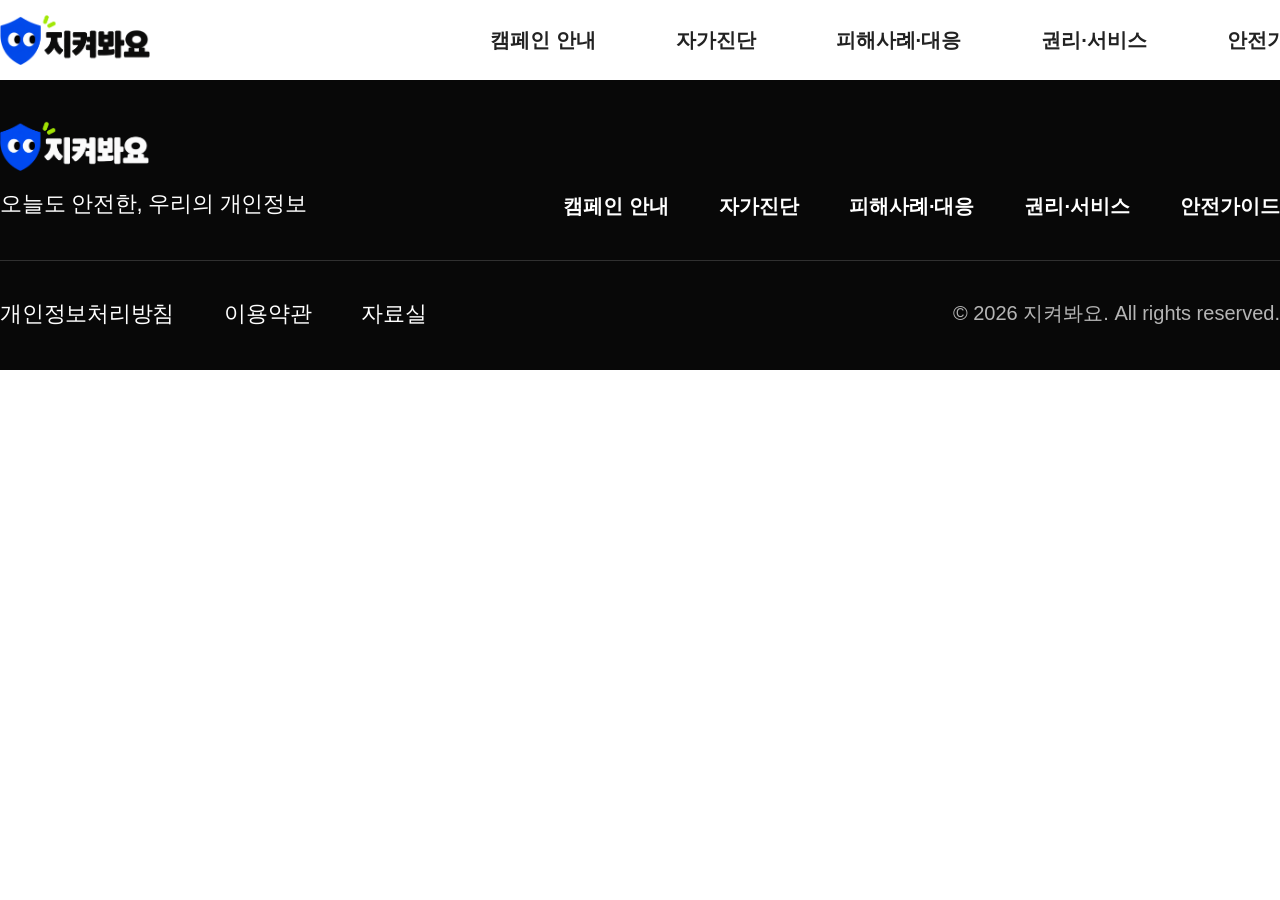
==== index.html @ ebc6dd35 "first commit" ====
<!doctype html>
<html lang="ko">

<head>
  <meta charset="utf-8" />
  <meta name="viewport" content="width=device-width,initial-scale=1" />
  <title>지켜봐요 Home</title>
  <link rel="stylesheet" href="./css/common.css">
  <script src="./js/common.js" defer></script>
</head>

<body>
  <div id="wrap">
    <header>
      <div class="inner">
        <div class="logo">
          <img src="./images/logo/logo-black.png" alt="">
        </div>
        <nav class="gnb" aria-label="주 메뉴">
          <ul class="gnb-list">
            <!-- 하위 메뉴 없음 -->
            <li class="gnb-item">
              <a href="#">캠페인 안내</a>
            </li>

            <li class="gnb-item">
              <a href="#">자가진단</a>
            </li>

            <!-- 피해사례·대응 -->
            <li class="gnb-item">
              <a href="#">피해사례·대응</a>

              <div class="gnb-submenu">
                <p class="submenu-title">피해사례·대응</p>

                <ul class="submenu-list">
                  <li><a href="#">개인정보 유출</a></li>
                  <li><a href="#">피싱·스미싱</a></li>
                  <li><a href="#">생성형 AI·딥페이크</a></li>
                </ul>
              </div>
            </li>

            <!-- 권리·서비스 -->
            <li class="gnb-item">
              <a href="#">권리·서비스</a>

              <div class="gnb-submenu">
                <div class="submenu-group">
                  <p class="submenu-title">개인정보 권리</p>

                  <ul class="submenu-list">
                    <li><a href="#">열람·정정·삭제 요구</a></li>
                    <li><a href="#">본인확인 내역 조회</a></li>
                  </ul>
                </div>

                <div class="submenu-group">
                  <p class="submenu-title">개인정보 관리 서비스</p>

                  <ul class="submenu-list">
                    <li><a href="#">웹사이트 회원탈퇴</a></li>
                    <li><a href="#">지우개 서비스</a></li>
                  </ul>
                </div>

                <div class="submenu-group">
                  <ul class="submenu-list">
                    <li><a href="#">털린 내 정보 찾기</a></li>
                  </ul>
                </div>
              </div>
            </li>

            <!-- 안전가이드 -->
            <li class="gnb-item">
              <a href="#">안전가이드</a>

              <div class="gnb-submenu">
                <ul class="submenu-list">
                  <li><a href="#">교육자료 다운로드</a></li>
                </ul>
              </div>
            </li>
          </ul>
        </nav>
      </div>
    </header>
    <footer class="footer">
      <div class="inner">
        <div class="footer-top">
          <div class="footer-brand">
            <!-- 흰색 글자 로고의 실제 파일명으로 변경 -->
            <img src="./images/logo/logo-white.png" alt="지켜봐요" class="footer-logo">
            <p>오늘도 안전한, 우리의 개인정보</p>
          </div>

          <nav class="footer-nav" aria-label="푸터 메뉴">
            <ul>
              <li><a href="#">캠페인 안내</a></li>
              <li><a href="#">자가진단</a></li>
              <li><a href="#">피해사례·대응</a></li>
              <li><a href="#">권리·서비스</a></li>
              <li><a href="#">안전가이드</a></li>
            </ul>
          </nav>
        </div>

        <div class="footer-bottom">
          <ul class="footer-links">
            <li><a href="#">개인정보처리방침</a></li>
            <li><a href="#">이용약관</a></li>
            <li><a href="#">자료실</a></li>
          </ul>

          <p class="footer-copyright">
            © 2026 지켜봐요. All rights reserved.
          </p>
        </div>
      </div>
    </footer>
  </div>
</body>

</html>
---- css/common.css ----
@charset "utf-8";
@import url(./reset.css);

.inner {
    max-width: 1720px;
    margin: 0 auto;
    padding: 0;
}

/* 헤더 */
header {
    position: relative;
    z-index: 100;
    width: 100%;
    height: 80px;
    background: #fff;
    overflow: visible;
}

header>.inner {
    display: flex;
    align-items: center;
    box-sizing: border-box;
    height: 100%;
    overflow: visible;
}

/* 로고 */
header .logo {
    width: 150px;
    flex-shrink: 0;
}

header .logo img {
    display: block;
    width: 100%;
    height: auto;
}

/* GNB 위치 */
header .gnb {
    margin-left: 340px;
    font-family: "Pretendard", sans-serif;
}

header .gnb ul {
    margin: 0;
    padding: 0;
    list-style: none;
}

header .gnb a {
    text-decoration: none;
}

/* 상위 메뉴 */
header .gnb-list {
    display: flex;
    align-items: center;
    gap: 80px;
}

header .gnb-item {
    position: relative;
}

header .gnb-item>a {
    display: flex;
    align-items: center;
    height: 80px;
    color: #222;
    font-size: 20px;
    font-weight: 600;
    line-height: 1.4;
    letter-spacing: 0;
    white-space: nowrap;
}

header .gnb-item:hover>a {
    color: #0B50FD;
}

/* 하위 메뉴 */
header .gnb-submenu {
    position: absolute;
    top: 100%;
    left: 120%;
    z-index: 10;
    box-sizing: border-box;
    width: 280px;
    padding: 20px;
    background: #fff;
    box-shadow: 0 8px 20px rgb(0 0 0 / 8%);

    opacity: 0;
    visibility: hidden;
    pointer-events: none;
    transform: translateX(-50%);
    transition:
        opacity 0.15s ease,
        visibility 0.15s ease;
}

/* 마우스를 올린 메뉴만 열림 */
header .gnb-item:hover>.gnb-submenu,
header .gnb-item:focus-within>.gnb-submenu {
    opacity: 1;
    visibility: visible;
    pointer-events: auto;
}

/* 하위 메뉴 그룹 제목 */
header .submenu-title {
    margin: 0 0 16px;
    padding: 0 10px;
    color: #747b87;
    font-size: 14px;
    font-weight: 500;
    line-height: 1.5;
    letter-spacing: -0.02em;
}

/* 하위 메뉴 링크 */
header .submenu-list a {
    position: relative;
    display: flex;
    align-items: center;
    box-sizing: border-box;
    min-height: 50px;
    padding: 12px 32px 12px 10px;
    border-radius: 10px;
    color: #222;
    font-size: 18px;
    font-weight: 600;
    line-height: 1.4;
    letter-spacing: -0.02em;
    white-space: nowrap;
}

header .submenu-list a:hover,
header .submenu-list a:focus-visible {
    color: #0B50FD;
    background: #e5efff;
}

/* 하위 메뉴 화살표 */
header .submenu-list a::after {
    content: "";
    position: absolute;
    top: 50%;
    right: 12px;
    width: 8px;
    height: 8px;
    border-top: 1px solid currentColor;
    border-right: 1px solid currentColor;
    opacity: 0;
    transform: translateY(-50%) rotate(45deg);
}

header .submenu-list a:hover::after,
header .submenu-list a:focus-visible::after {
    opacity: 1;
}

/* 권리·서비스 구분선 */
header .submenu-group+.submenu-group {
    margin-top: 16px;
    padding-top: 20px;
    border-top: 1px solid #e5e7eb;
}

/* ============ header ============= */

/* 푸터 전체 */
.footer {
    width: 100%;
    background: #080808;
    color: #fff;
    font-family: "Pretendard", sans-serif;
}

/* 1920px 화면에서 좌우 여백 100px */
.footer {
    box-sizing: border-box;
    padding: 40px 0;
}

.footer ul {
    margin: 0;
    padding: 0;
    list-style: none;
}

.footer p {
    margin: 0;
}

.footer a {
    color: inherit;
    text-decoration: none;
}

/* 상단 */
.footer-top {
    display: flex;
    justify-content: space-between;
    align-items: flex-end;
    gap: 40px;
    padding-bottom: 40px;
    border-bottom: 1px solid #303030;
}

/* 로고와 소개 문구 */
.footer-brand {
    flex-shrink: 0;
}

.footer-brand img {
    width: 150px;
}

.footer-logo {
    display: block;
    width: 230px;
    height: auto;
}

.footer-brand p {
    margin-top: 16px;
    font-size: 22px;
    font-weight: 400;
    line-height: 1.5;
    letter-spacing: -0.01em;
}

/* 푸터 메뉴 */
.footer-nav ul {
    display: flex;
    align-items: center;
    gap: 50px;
}

.footer-nav a {
    font-size: 20px;
    font-weight: 600;
    line-height: 1.4;
    letter-spacing: 0;
    white-space: nowrap;
}

/* 정책 링크: Body */
.footer-links a {
    font-size: 22px;
    font-weight: 400;
    line-height: 1.5;
    letter-spacing: -0.01em;
    white-space: nowrap;
}

/* 하단 */
.footer-bottom {
    display: flex;
    justify-content: space-between;
    align-items: center;
    gap: 32px;
    padding-top: 36px;
}

.footer-links {
    display: flex;
    align-items: center;
    gap: 50px;
}

.footer .footer-copyright {
    color: #b5b5b5;
    font-size: 20px;
    font-weight: 400;
    line-height: 1.5;
    letter-spacing: 0;
}

/* 링크 강조 */
.footer a:hover,
.footer a:focus-visible {
    text-decoration: underline;
    text-underline-offset: 5px;
}
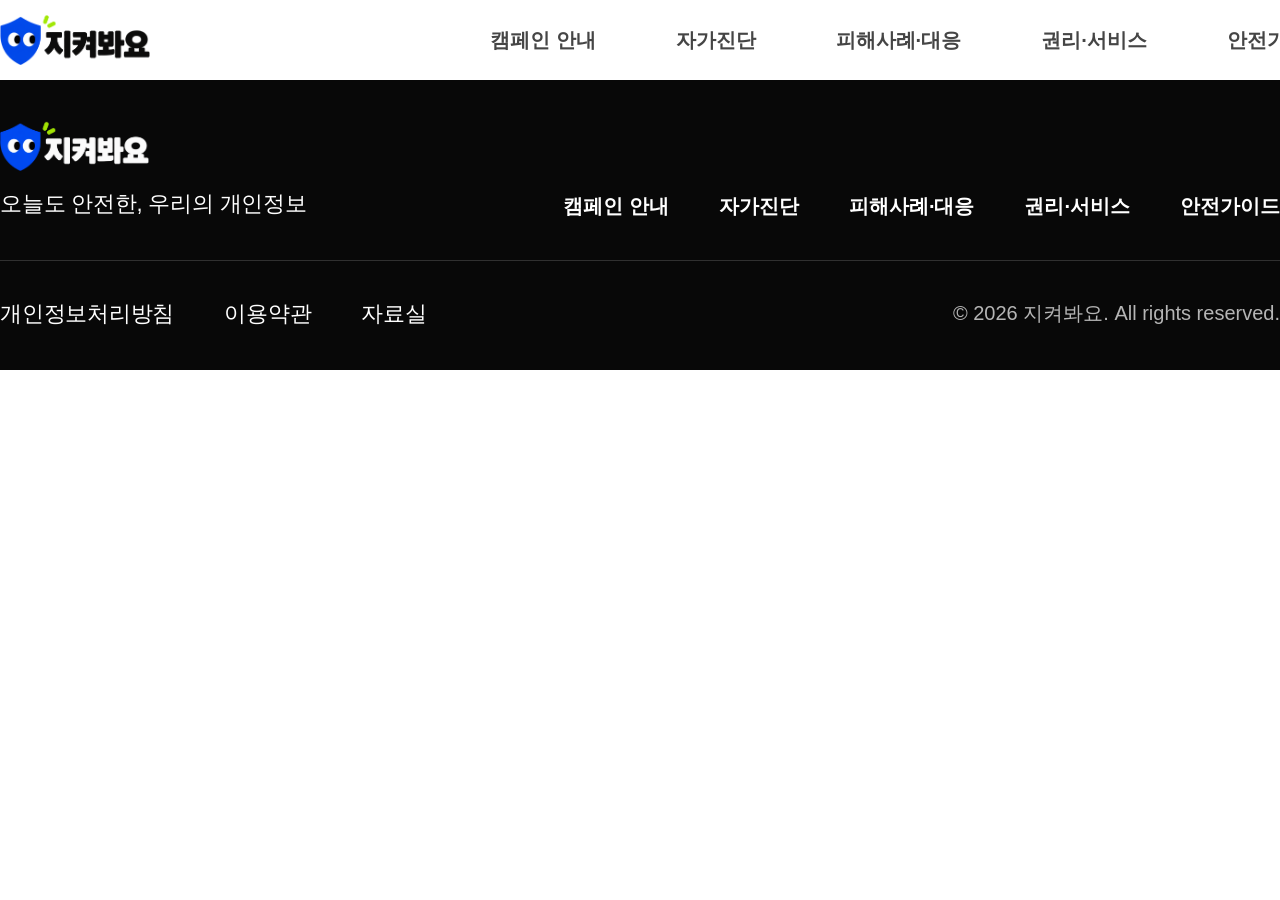
==== commit 68fdcba2: "공통 택스트 색 조정" ====
--- a/index.html
+++ b/index.html
@@ -4,7 +4,7 @@
 <head>
   <meta charset="utf-8" />
   <meta name="viewport" content="width=device-width,initial-scale=1" />
-  <title>지켜봐요 Home</title>
+  <title>지켜봐요</title>
   <link rel="stylesheet" href="./css/common.css">
   <script src="./js/common.js" defer></script>
 </head>
--- a/css/common.css
+++ b/css/common.css
@@ -5,6 +5,10 @@
     max-width: 1720px;
     margin: 0 auto;
     padding: 0;
+}
+
+body {
+    color: #454545;
 }
 
 /* 헤더 */
@@ -68,7 +72,6 @@
     display: flex;
     align-items: center;
     height: 80px;
-    color: #222;
     font-size: 20px;
     font-weight: 600;
     line-height: 1.4;
@@ -113,7 +116,6 @@
 header .submenu-title {
     margin: 0 0 16px;
     padding: 0 10px;
-    color: #747b87;
     font-size: 14px;
     font-weight: 500;
     line-height: 1.5;
@@ -129,7 +131,6 @@
     min-height: 50px;
     padding: 12px 32px 12px 10px;
     border-radius: 10px;
-    color: #222;
     font-size: 18px;
     font-weight: 600;
     line-height: 1.4;
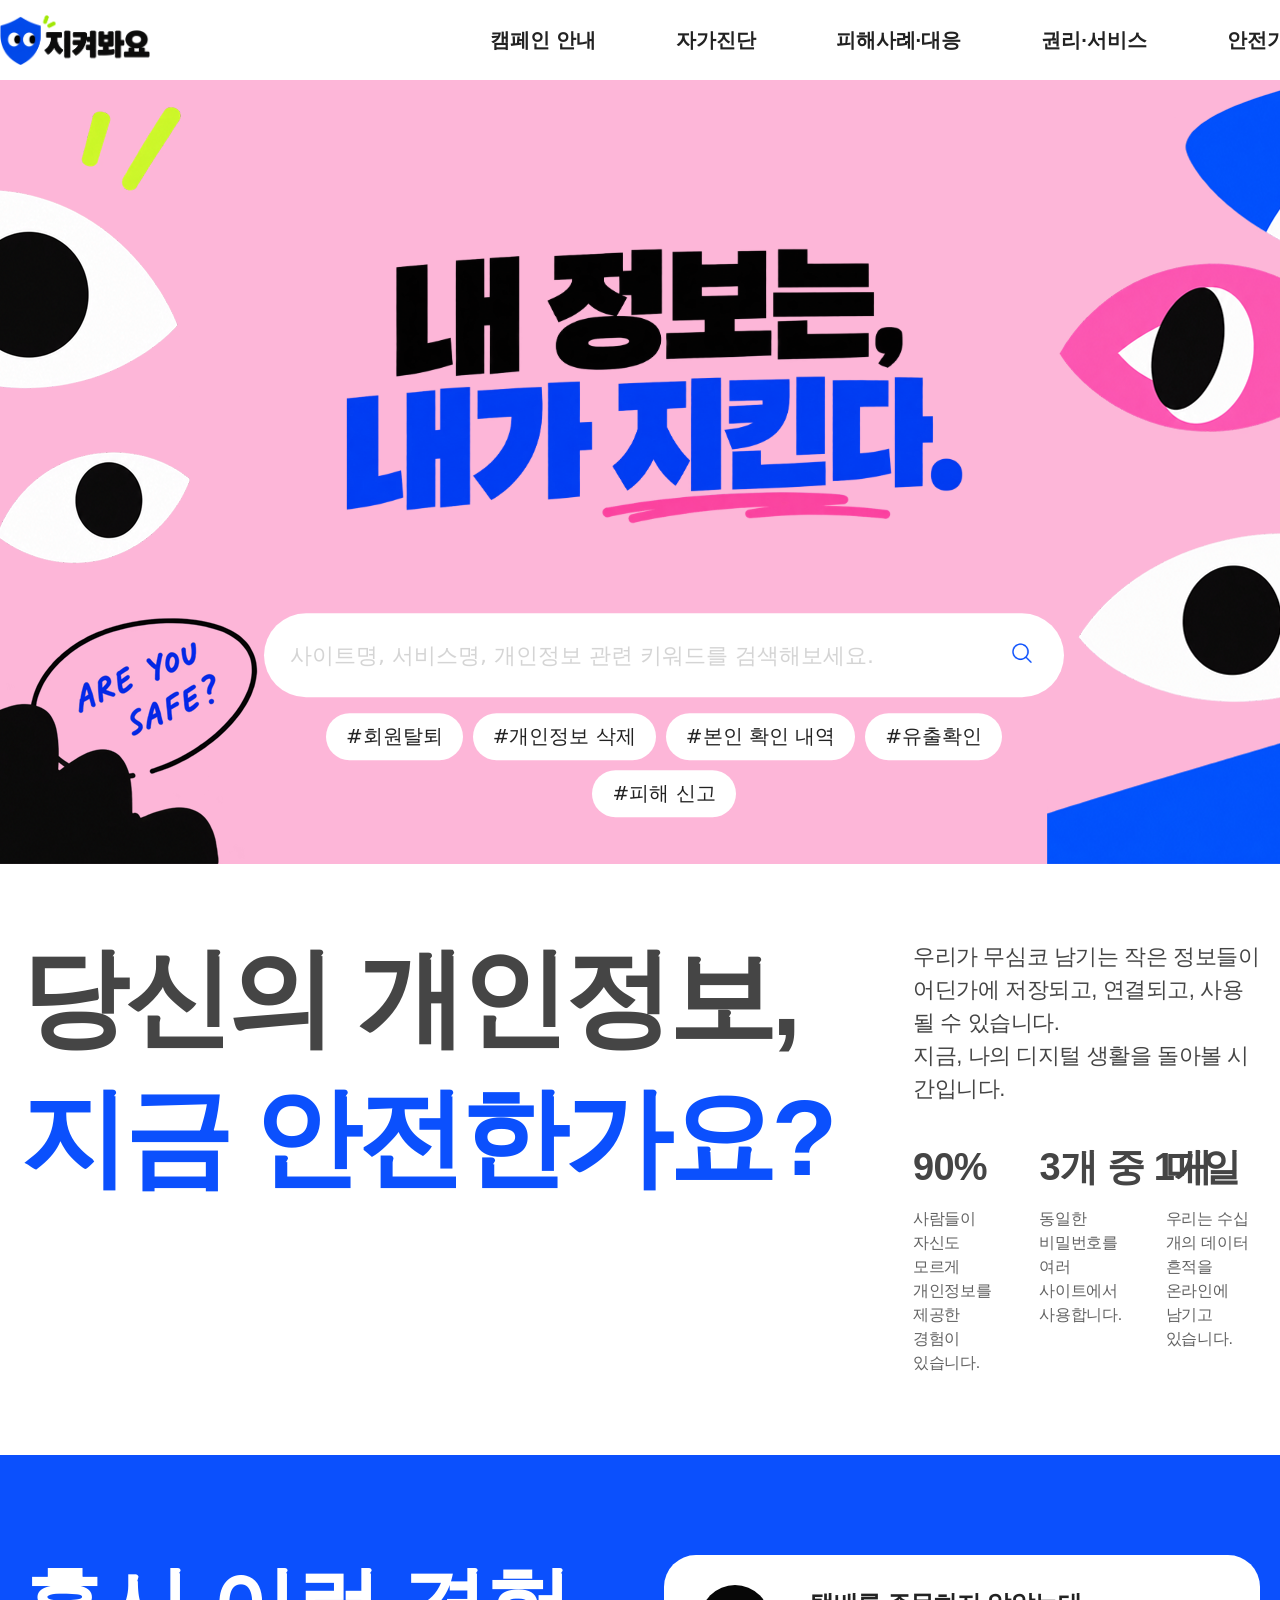
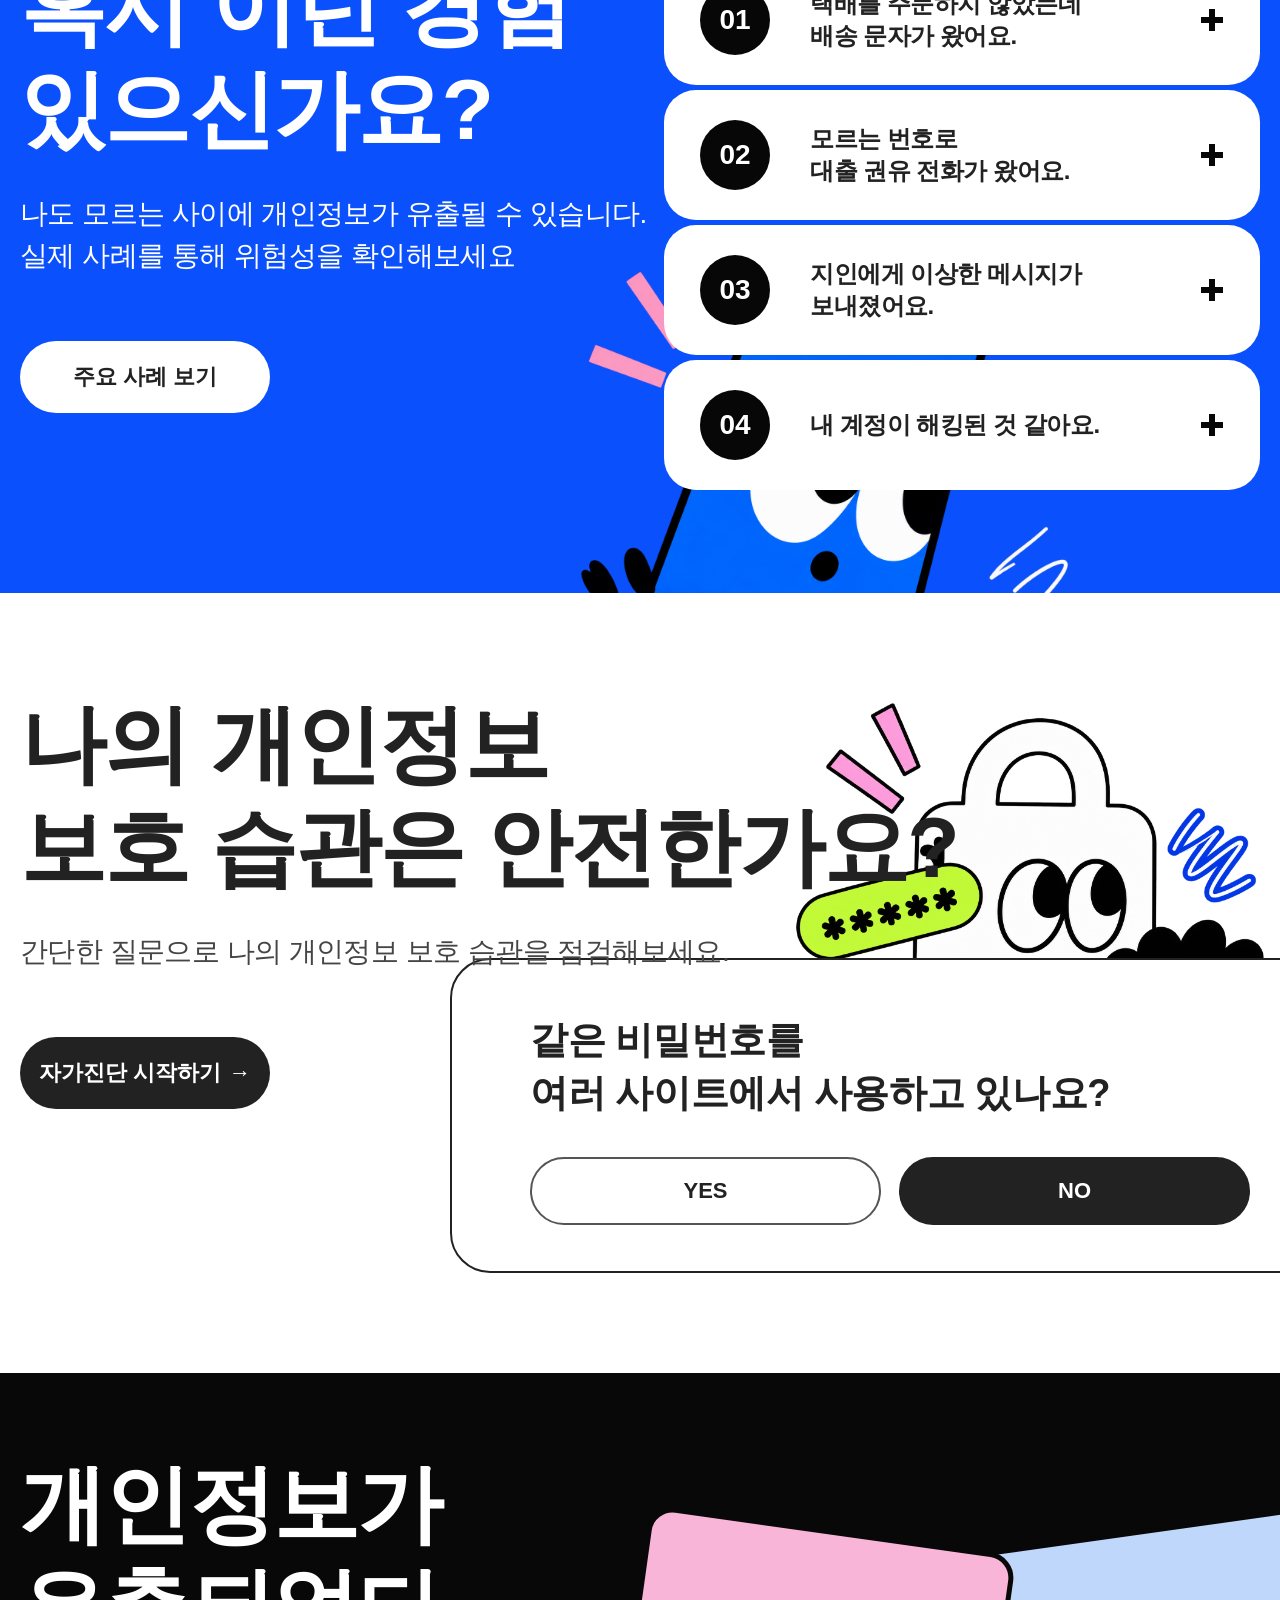
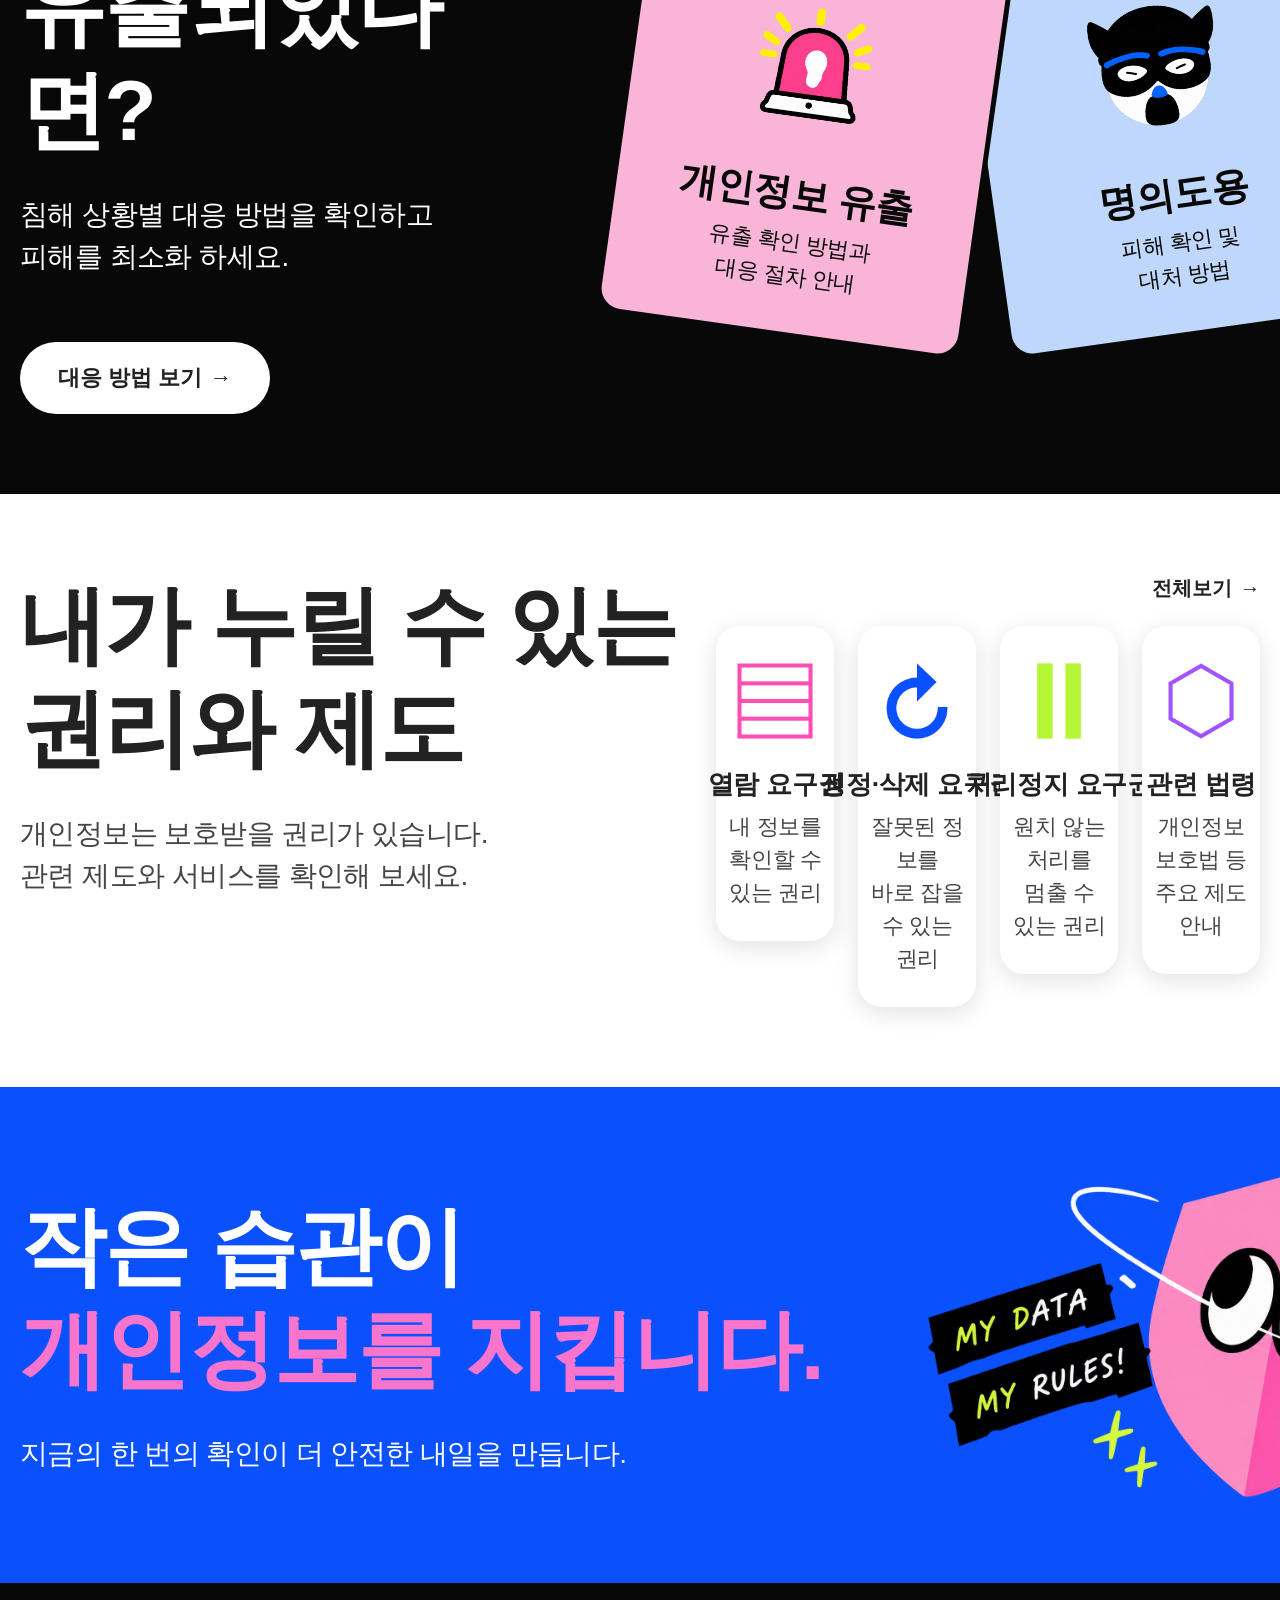
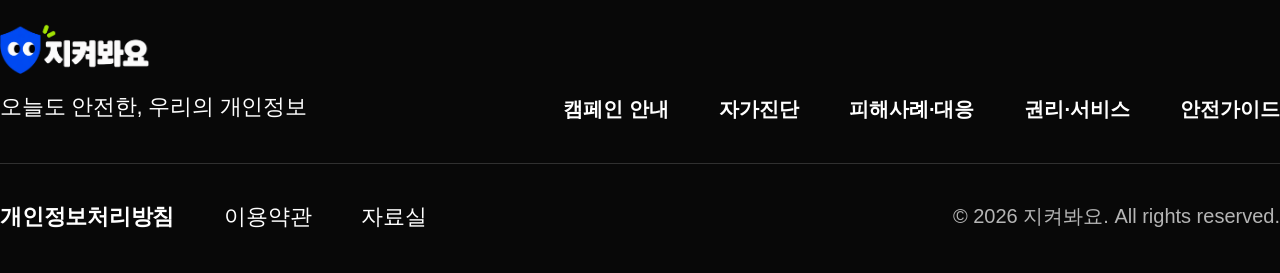
==== commit 23c37a81: "home 완성후 index 랑 병합" ====
--- a/index.html
+++ b/index.html
@@ -4,18 +4,20 @@
 <head>
   <meta charset="utf-8" />
   <meta name="viewport" content="width=device-width,initial-scale=1" />
-  <title>지켜봐요</title>
-  <link rel="stylesheet" href="./css/common.css">
-  <script src="./js/common.js" defer></script>
+  <title>Home</title>
+  <link rel="stylesheet" href="../css/home.css">
+  <script src="../js/home.js" defer></script>
 </head>
 
 <body>
   <div id="wrap">
     <header>
       <div class="inner">
-        <div class="logo">
-          <img src="./images/logo/logo-black.png" alt="">
-        </div>
+        <a href="/index.html">
+          <div class="logo">
+            <img src="../images/logo/logo-black.png" alt="">
+          </div>
+        </a>
         <nav class="gnb" aria-label="주 메뉴">
           <ul class="gnb-list">
             <!-- 하위 메뉴 없음 -->
@@ -87,12 +89,330 @@
         </nav>
       </div>
     </header>
+
+    <search class="hero-area">
+      <div class="inner">
+        <img src="../images/home_Image/hero-title.png" alt="">
+      </div>
+      <div class="search-area">
+        <div class="search-box">
+          <input type="search" placeholder="사이트명, 서비스명, 개인정보 관련 키워드를 검색해보세요." aria-label="검색어 입력">
+          <button type="button" class="search-btn" aria-label="검색">
+            <img src="../images/home_Image/search-icon.png" alt="">
+          </button>
+        </div>
+
+        <div class="search-tags">
+          <button type="button">#회원탈퇴</button>
+          <button type="button">#개인정보 삭제</button>
+          <button type="button">#본인 확인 내역</button>
+          <button type="button">#유출확인</button>
+          <button type="button">#피해 신고</button>
+        </div>
+      </div>
+    </search>
+
+    <section class="privacy-intro">
+      <div class="inner">
+        <h2 class="privacy-intro-title">
+          <span>당신의 개인정보,</span>
+          <span>지금 안전한가요?</span>
+        </h2>
+
+        <div class="privacy-intro-content">
+          <p class="privacy-intro-description">
+            우리가 무심코 남기는 작은 정보들이<br>
+            어딘가에 저장되고, 연결되고, 사용될 수 있습니다.<br>
+            지금, 나의 디지털 생활을 돌아볼 시간입니다.
+          </p>
+
+          <ul class="privacy-intro-list">
+            <li>
+              <strong class="privacy-intro-value">90%</strong>
+              <p>
+                사람들이 자신도 모르게<br>
+                개인정보를 제공한 경험이 있습니다.
+              </p>
+            </li>
+
+            <li>
+              <strong class="privacy-intro-value">3개 중 1개</strong>
+              <p>
+                동일한 비밀번호를<br>
+                여러 사이트에서 사용합니다.
+              </p>
+            </li>
+
+            <li>
+              <strong class="privacy-intro-value">매일</strong>
+              <p>
+                우리는 수십 개의 데이터 흔적을<br>
+                온라인에 남기고 있습니다.
+              </p>
+            </li>
+          </ul>
+        </div>
+      </div>
+    </section>
+
+    <section class="damage-area">
+      <div class="inner">
+        <div class="damage-content">
+          <h2 class="damage-title">
+            혹시 이런 경험<br>
+            있으신가요?
+          </h2>
+
+          <p class="damage-description">
+            나도 모르는 사이에 개인정보가 유출될 수 있습니다.<br>
+            실제 사례를 통해 위험성을 확인해보세요
+          </p>
+
+          <a href="#" class="damage-link">주요 사례 보기</a>
+        </div>
+
+        <!-- 배경이 제거된 캐릭터 이미지 -->
+        <img src="../images/home_Image/damage-character.png" alt="" class="damage-character">
+
+        <ul class="damage-list">
+          <li>
+            <a href="#" class="damage-card">
+              <span class="damage-number">01</span>
+              <p class="damage-card-text">
+                택배를 주문하지 않았는데<br>
+                배송 문자가 왔어요.
+              </p>
+              <span class="damage-plus" aria-hidden="true"></span>
+            </a>
+          </li>
+
+          <li>
+            <a href="#" class="damage-card">
+              <span class="damage-number">02</span>
+              <p class="damage-card-text">
+                모르는 번호로<br>
+                대출 권유 전화가 왔어요.
+              </p>
+              <span class="damage-plus" aria-hidden="true"></span>
+            </a>
+          </li>
+
+          <li>
+            <a href="#" class="damage-card">
+              <span class="damage-number">03</span>
+              <p class="damage-card-text">
+                지인에게 이상한 메시지가<br>
+                보내졌어요.
+              </p>
+              <span class="damage-plus" aria-hidden="true"></span>
+            </a>
+          </li>
+
+          <li>
+            <a href="#" class="damage-card">
+              <span class="damage-number">04</span>
+              <p class="damage-card-text">
+                내 계정이 해킹된 것 같아요.
+              </p>
+              <span class="damage-plus" aria-hidden="true"></span>
+            </a>
+          </li>
+        </ul>
+      </div>
+    </section>
+
+    <section class="check-area">
+      <div class="inner">
+        <div class="check-content">
+          <h2 class="check-title">
+            나의 개인정보<br>
+            보호 습관은 안전한가요?
+          </h2>
+
+          <p class="check-description">
+            간단한 질문으로 나의 개인정보 보호 습관을 점검해보세요.
+          </p>
+
+          <a href="#" class="check-link">
+            자가진단 시작하기
+            <span aria-hidden="true">→</span>
+          </a>
+        </div>
+
+        <div class="check-preview">
+          <img src="../images/home_Image/check-character.png" alt="" class="check-character">
+
+          <div class="check-card">
+            <h3 class="check-question">
+              같은 비밀번호를<br>
+              여러 사이트에서 사용하고 있나요?
+            </h3>
+
+            <div class="check-answers">
+              <button type="button" class="check-answer check-yes">
+                YES
+              </button>
+              <button type="button" class="check-answer check-no">
+                NO
+              </button>
+            </div>
+          </div>
+        </div>
+      </div>
+    </section>
+
+    <section class="response-area">
+      <div class="inner">
+        <div class="response-content">
+          <h2 class="response-title">
+            개인정보가<br>
+            유출되었다면?
+          </h2>
+
+          <p class="response-description">
+            침해 상황별 대응 방법을 확인하고<br>
+            피해를 최소화 하세요.
+          </p>
+
+          <a href="#" class="response-link">
+            대응 방법 보기
+            <span aria-hidden="true">→</span>
+          </a>
+        </div>
+
+        <ul class="response-list">
+          <li class="response-item">
+            <a href="#" class="response-card response-leak">
+              <img src="../images/home_Image/response-leak.png" alt="" class="response-icon">
+              <h3 class="response-card-title">개인정보 유출</h3>
+              <p class="response-card-description">
+                유출 확인 방법과<br>
+                대응 절차 안내
+              </p>
+            </a>
+          </li>
+
+          <li class="response-item">
+            <a href="#" class="response-card response-identity">
+              <img src="../images/home_Image/response-identity.png" alt="" class="response-icon">
+              <h3 class="response-card-title">명의도용</h3>
+              <p class="response-card-description">
+                피해 확인 및<br>
+                대처 방법
+              </p>
+            </a>
+          </li>
+
+          <li class="response-item">
+            <a href="#" class="response-card response-phishing">
+              <img src="../images/home_Image/response-phishing.png" alt="" class="response-icon">
+              <h3 class="response-card-title">피싱·스미싱</h3>
+              <p class="response-card-description">
+                의심 문자/전화<br>
+                대응 방법
+              </p>
+            </a>
+          </li>
+        </ul>
+      </div>
+    </section>
+
+    <section class="rights-area">
+      <div class="inner">
+        <div class="rights-content">
+          <h2 class="rights-title">
+            내가 누릴 수 있는<br>
+            권리와 제도
+          </h2>
+
+          <p class="rights-description">
+            개인정보는 보호받을 권리가 있습니다.<br>
+            관련 제도와 서비스를 확인해 보세요.
+          </p>
+        </div>
+
+        <div class="rights-services">
+          <a href="#" class="rights-more">
+            전체보기 <span aria-hidden="true">→</span>
+          </a>
+
+          <ul class="rights-list">
+            <li>
+              <a href="#" class="rights-card">
+                <img src="../images/home_Image/list.png" alt="" class="rights-icon">
+
+                <h4 class="rights-card-title">열람 요구권</h4>
+                <p class="rights-card-description">
+                  내 정보를 확인할 수<br>
+                  있는 권리
+                </p>
+              </a>
+            </li>
+
+            <li>
+              <a href="#" class="rights-card">
+                <img src="../images/home_Image/refresh.png" alt="" class="rights-icon">
+
+                <h4 class="rights-card-title">정정·삭제 요구권</h4>
+                <p class="rights-card-description">
+                  잘못된 정보를<br>
+                  바로 잡을 수 있는 권리
+                </p>
+              </a>
+            </li>
+
+            <li>
+              <a href="#" class="rights-card">
+                <img src="../images/home_Image/pause.png" alt="" class="rights-icon">
+
+
+                <h4 class="rights-card-title">처리정지 요구권</h4>
+                <p class="rights-card-description">
+                  원치 않는 처리를<br>
+                  멈출 수 있는 권리
+                </p>
+              </a>
+            </li>
+
+            <li>
+              <a href="#" class="rights-card">
+                <img src="../images/home_Image/hexagon.png" alt="" class="rights-icon">
+
+                <h4 class="rights-card-title">관련 법령</h4>
+                <p class="rights-card-description">
+                  개인정보보호법 등<br>
+                  주요 제도 안내
+                </p>
+              </a>
+            </li>
+          </ul>
+        </div>
+      </div>
+    </section>
+
+    <section class="protect-banner">
+      <div class="inner">
+        <div class="protect-banner-content">
+          <h2 class="protect-banner-title">
+            <span>작은 습관이</span>
+            <span>개인정보를 지킵니다.</span>
+          </h2>
+
+          <p class="protect-banner-description">
+            지금의 한 번의 확인이 더 안전한 내일을 만듭니다.
+          </p>
+        </div>
+
+        <img src="../images/home_Image/protect-character.png" alt="" class="protect-banner-character">
+      </div>
+    </section>
+
     <footer class="footer">
       <div class="inner">
         <div class="footer-top">
           <div class="footer-brand">
             <!-- 흰색 글자 로고의 실제 파일명으로 변경 -->
-            <img src="./images/logo/logo-white.png" alt="지켜봐요" class="footer-logo">
+            <img src="../images/logo/logo-white.png" alt="지켜봐요" class="footer-logo">
             <p>오늘도 안전한, 우리의 개인정보</p>
           </div>
 
--- a/css/home.css
+++ b/css/home.css
@@ -0,0 +1,897 @@
+@charset "utf-8";
+@import url(./common.css);
+
+/* hear 영역 */
+.hero-area {
+    background: url(../images/home_Image/hero-bg.png) no-repeat center/cover;
+    width: 100%;
+    height: 784px;
+}
+
+.hero-area .inner {
+    position: relative;
+    height: 100%;
+}
+
+.hero-area .inner img {
+    position: absolute;
+    width: 50%;
+    top: 50%;
+    left: 50%;
+    transform: translate(-46%, -80%);
+}
+
+.search-area {
+    width: 800px;
+    max-width: 100%;
+
+    position: absolute;
+    top: 50%;
+    left: 50%;
+    transform: translate(-47%, 80%);
+}
+
+.search-box {
+    display: flex;
+    align-items: center;
+    width: 800px;
+    height: 84px;
+    padding: 0 24px;
+    background: #fff;
+    border-radius: 50px;
+    box-sizing: border-box;
+}
+
+.search-box input {
+    flex: 1;
+    min-width: 0;
+    border: none;
+    outline: none;
+    background: transparent;
+    font-size: 22px;
+    opacity: 30%;
+}
+
+.search-btn {
+    border: none;
+    background: none;
+    cursor: pointer;
+}
+
+.search-btn img {
+    width: 24px;
+    height: 24px;
+}
+
+.search-tags {
+    display: flex;
+    justify-content: center;
+    flex-wrap: wrap;
+    gap: 10px;
+    margin-top: 16px;
+}
+
+.search-tags button {
+    padding: 10px 20px;
+    border: none;
+    border-radius: 30px;
+    background: #fff;
+    font-size: 20px;
+    cursor: pointer;
+}
+
+/* ============ hero ============= */
+
+/* 개인정보 안내 섹션 */
+.privacy-intro {
+    background: #fff;
+    color: #454545;
+    padding: 64px 0 80px;
+}
+
+.privacy-intro,
+.privacy-intro * {
+    box-sizing: border-box;
+}
+
+.privacy-intro>.inner {
+    width: calc(100% - 40px);
+    max-width: 1720px;
+    margin: 0 auto;
+
+    display: grid;
+    grid-template-columns: 1.1fr 1fr;
+    gap: 80px;
+    align-items: start;
+}
+
+/* 왼쪽 제목 */
+.privacy-intro-title {
+    margin: 0;
+    font-family: "Gmarket Sans", sans-serif;
+    font-size: 108px;
+    font-weight: 700;
+    line-height: 1.3;
+    letter-spacing: -0.04em;
+}
+
+.privacy-intro-title span {
+    display: block;
+    white-space: nowrap;
+}
+
+.privacy-intro-title span:last-child {
+    color: #0B50FD;
+}
+
+/* 오른쪽 내용 */
+.privacy-intro-content {
+    min-width: 0;
+    padding-top: 12px;
+    font-family: "Pretendard", sans-serif;
+}
+
+.privacy-intro-description {
+    margin: 0;
+    font-size: 22px;
+    font-weight: 500;
+    line-height: 1.5;
+    letter-spacing: -0.02em;
+}
+
+/* 하단 3개 문구 */
+/* 하단 강조 문구 3개 */
+.privacy-intro-list {
+    display: grid;
+    grid-template-columns: repeat(3, minmax(0, 1fr));
+    gap: 32px;
+
+    margin: 40px 0 0;
+    padding: 0;
+    list-style: none;
+}
+
+.privacy-intro-list li {
+    min-width: 0;
+}
+
+/* 90% / 3개 중 1개 / 매일 */
+.privacy-intro-value {
+    display: block;
+    margin-bottom: 16px;
+
+    /* font-family: "Gmarket Sans", sans-serif; */
+    font-size: 38px;
+    font-weight: 700;
+    line-height: 1.2;
+    letter-spacing: -0.02em;
+    white-space: nowrap;
+}
+
+/* 강조 문구 아래 설명 */
+.privacy-intro-list li p {
+    margin: 0;
+
+    color: #626262;
+    font-family: "Pretendard", sans-serif;
+    font-size: 16px;
+    font-weight: 300;
+    line-height: 1.5;
+    letter-spacing: -0.02em;
+    word-break: keep-all;
+    overflow: 80%;
+}
+
+/* ============ privacy-intro ============= */
+
+/* 피해 사례 섹션 */
+.damage-area {
+    background: #0B50FD;
+    overflow: hidden;
+}
+
+.damage-area,
+.damage-area * {
+    box-sizing: border-box;
+}
+
+.damage-area>.inner {
+    position: relative;
+    width: calc(100% - 40px);
+    max-width: 1720px;
+    min-height: 738px;
+    margin: 0 auto;
+    padding: 100px 0;
+
+    display: flex;
+    justify-content: space-between;
+    align-items: flex-start;
+}
+
+/* 왼쪽 내용 */
+.damage-content {
+    position: relative;
+    z-index: 2;
+}
+
+/* 공통 h2 폰트 스타일 유지 */
+.damage-title {
+    margin: 0;
+    color: #fff;
+}
+
+.damage-description {
+    margin: 32px 0 0;
+    color: #fff;
+    font-family: "Pretendard", sans-serif;
+    font-size: 28px;
+    font-weight: 400;
+    line-height: 1.5;
+    letter-spacing: -0.02em;
+}
+
+/* 주요 사례 보기 */
+.damage-link {
+    display: inline-flex;
+    justify-content: center;
+    align-items: center;
+
+    width: 250px;
+    height: 72px;
+    margin-top: 64px;
+    border-radius: 40px;
+    background: #fff;
+
+    font-family: "Pretendard", sans-serif;
+    font-size: 22px;
+    font-weight: 600;
+    text-decoration: none;
+
+    transition: 0.2s;
+}
+
+.damage-link:hover {
+    background-color: #d8fb63;
+}
+
+/* 중앙 캐릭터 */
+.damage-character {
+    position: absolute;
+    z-index: 1;
+    left: 490px;
+    bottom: -40px;
+    width: 590px;
+    height: auto;
+    display: block;
+    pointer-events: none;
+}
+
+/* 오른쪽 사례 목록 */
+.damage-list {
+    position: relative;
+    z-index: 2;
+
+    display: flex;
+    flex-direction: column;
+    gap: 5px;
+
+    flex: 0 0 596px;
+    margin: 0;
+    padding: 0;
+    list-style: none;
+}
+
+/* 사례 카드 */
+.damage-card {
+    display: flex;
+    align-items: center;
+    gap: 40px;
+
+    width: 100%;
+    min-height: 130px;
+    padding: 24px 36px;
+    border-radius: 32px;
+    background: #fff;
+
+    text-decoration: none;
+    transition: 0.2s;
+}
+
+.damage-card:hover {
+    background: #d8fb63;
+}
+
+/* 번호 원 */
+.damage-number {
+    display: flex;
+    justify-content: center;
+    align-items: center;
+
+    flex: 0 0 70px;
+    height: 70px;
+    border-radius: 50%;
+    background: #070707;
+
+    color: #fff;
+    font-family: "Pretendard", sans-serif;
+    font-size: 28px;
+    font-weight: 600;
+    line-height: 1;
+}
+
+/* 카드 문구 */
+.damage-card-text {
+    flex: 1;
+    margin: 0;
+
+    font-family: "Pretendard", sans-serif;
+    font-size: 24px;
+    font-weight: 700;
+    line-height: 1.3;
+    letter-spacing: -0.02em;
+    word-break: keep-all;
+}
+
+/* 플러스 아이콘 */
+.damage-plus {
+    position: relative;
+    flex: 0 0 24px;
+    height: 24px;
+}
+
+.damage-plus::before,
+.damage-plus::after {
+    content: "";
+    position: absolute;
+    top: 50%;
+    left: 50%;
+    background: #070707;
+    transform: translate(-50%, -50%);
+}
+
+.damage-plus::before {
+    width: 22px;
+    height: 6px;
+}
+
+.damage-plus::after {
+    width: 6px;
+    height: 22px;
+}
+
+/* 키보드 포커스 */
+.damage-link:focus-visible,
+.damage-card:focus-visible {
+    outline: 3px solid #070707;
+    outline-offset: 4px;
+}
+
+/* ============ damage-area ============= */
+
+/* 개인정보 보호 습관 */
+.check-area {
+    background: #fff;
+    color: #222;
+}
+
+.check-area,
+.check-area * {
+    box-sizing: border-box;
+}
+
+.check-area>.inner {
+    position: relative;
+    width: calc(100% - 40px);
+    max-width: 1720px;
+    min-height: 780px;
+    margin: 0 auto;
+    padding: 100px 0;
+}
+
+/* 왼쪽 내용 */
+.check-content {
+    position: relative;
+    z-index: 2;
+}
+
+/* 공통 h2 스타일 사용 */
+.check-title {
+    margin: 0;
+}
+
+.check-description {
+    margin: 32px 0 0;
+    color: #454545;
+    font-family: "Pretendard", sans-serif;
+    font-size: 28px;
+    font-weight: 400;
+    line-height: 1.5;
+    letter-spacing: -0.02em;
+}
+
+/* 자가진단 시작 버튼 */
+.check-link {
+    display: inline-flex;
+    align-items: center;
+    justify-content: center;
+    gap: 8px;
+
+    width: 250px;
+    height: 72px;
+    margin-top: 64px;
+    border-radius: 40px;
+    background: #222;
+
+    color: #fff;
+    font-family: "Pretendard", sans-serif;
+    font-size: 22px;
+    font-weight: 600;
+    text-decoration: none;
+
+    transition: background-color 0.2s, color 0.2s;
+}
+
+.check-link:hover {
+    background: #d8fb63;
+    color: #222;
+}
+
+/* 오른쪽 미리보기 */
+.check-preview {
+    position: absolute;
+    right: -70px;
+    bottom: 100px;
+    width: 880px;
+}
+
+/* 카드 뒤 캐릭터 */
+.check-character {
+    position: absolute;
+    z-index: 0;
+    right: 32px;
+    bottom: calc(100% - 20px);
+
+    display: block;
+    width: 520px;
+    height: auto;
+    pointer-events: none;
+}
+
+/* 질문 카드 */
+.check-card {
+    position: relative;
+    z-index: 1;
+
+    padding: 54px 78px 46px;
+    border: 2px solid #222;
+    border-radius: 40px;
+    background: #fff;
+}
+
+/* 공통 h3 스타일 사용 */
+.check-question {
+    margin: 0;
+}
+
+/* YES / NO 버튼 */
+.check-answers {
+    display: flex;
+    gap: 18px;
+    margin-top: 36px;
+}
+
+.check-answer {
+    flex: 1;
+    height: 68px;
+    padding: 0 20px;
+    border: 2px solid #555;
+    border-radius: 40px;
+
+    font-family: "Pretendard", sans-serif;
+    font-size: 22px;
+    font-weight: 600;
+    cursor: pointer;
+
+    transition:
+        background-color 0.2s,
+        border-color 0.2s,
+        color 0.2s;
+}
+
+.check-yes {
+    background: #fff;
+    color: #222;
+}
+
+.check-no {
+    border-color: #222;
+    background: #222;
+    color: #fff;
+}
+
+.check-answer:hover {
+    border-color: #222;
+    background: #d8fb63;
+    color: #222;
+}
+
+.check-link:focus-visible,
+.check-answer:focus-visible {
+    outline: 3px solid #0B50FD;
+    outline-offset: 4px;
+}
+
+/* ============ check-area ============= */
+
+/* 개인정보 유출 대응 */
+.response-area {
+    background: #080808;
+    color: #fff;
+}
+
+.response-area,
+.response-area * {
+    box-sizing: border-box;
+}
+
+.response-area>.inner {
+    display: flex;
+    justify-content: space-between;
+    align-items: center;
+    gap: 60px;
+
+    width: calc(100% - 40px);
+    max-width: 1720px;
+    min-height: 602px;
+    margin: 0 auto;
+    padding: 80px 0;
+}
+
+/* 왼쪽 내용 */
+.response-content {
+    flex: 0 0 540px;
+}
+
+/* 공통 h2 스타일 유지 */
+.response-title {
+    margin: 0;
+    color: #fff;
+}
+
+.response-description {
+    margin: 32px 0 0;
+    font-family: "Pretendard", sans-serif;
+    font-size: 28px;
+    font-weight: 400;
+    line-height: 1.5;
+    letter-spacing: -0.02em;
+}
+
+/* 대응 방법 보기 */
+.response-link {
+    display: inline-flex;
+    align-items: center;
+    justify-content: center;
+    gap: 8px;
+
+    width: 250px;
+    height: 72px;
+    margin-top: 64px;
+    border-radius: 40px;
+    background: #fff;
+
+    color: #222;
+    font-family: "Pretendard", sans-serif;
+    font-size: 22px;
+    font-weight: 600;
+    text-decoration: none;
+
+    transition: background-color 0.2s;
+}
+
+.response-link:hover {
+    background: #d8fb63;
+}
+
+/* 오른쪽 카드 목록 */
+.response-list {
+    display: flex;
+    align-items: center;
+
+    flex: 0 0 1120px;
+    margin: 0;
+    padding: 0;
+    list-style: none;
+}
+
+.response-item {
+    position: relative;
+    flex: 0 0 370px;
+}
+
+.response-item+.response-item {
+    margin-left: -10px;
+}
+
+/* 카드 */
+.response-card {
+    display: flex;
+    flex-direction: column;
+    align-items: center;
+    justify-content: center;
+
+    width: 370px;
+    height: 410px;
+    padding: 32px 20px;
+    border: 5px solid #080808;
+    border-radius: 26px;
+
+    color: #080808;
+    text-align: center;
+    text-decoration: none;
+
+    transition: transform 0.5s ease-in-out;
+}
+
+/* 카드 색상과 기울기 */
+.response-leak {
+    background: #f9b5d7;
+    transform: rotate(8deg);
+}
+
+.response-identity {
+    background: #bfd7fa;
+    transform: rotate(-8deg);
+}
+
+.response-phishing {
+    background: #d8fb63;
+    transform: rotate(8deg);
+}
+
+/* 첫 번째와 세 번째 카드가 앞에 표시 */
+.response-item:first-child,
+.response-item:last-child {
+    z-index: 1;
+}
+
+/* 카드 아이콘 */
+.response-icon {
+    display: block;
+    width: 180px;
+    height: 180px;
+    margin-bottom: 16px;
+    object-fit: contain;
+}
+
+/* 공통 h3 스타일 유지 */
+.response-card-title {
+    margin: 0;
+    white-space: nowrap;
+}
+
+.response-card-description {
+    margin: 4px 0 0;
+    font-family: "Pretendard", sans-serif;
+    font-size: 22px;
+    font-weight: 400;
+    line-height: 1.5;
+    letter-spacing: -0.02em;
+}
+
+/* 카드 hover */
+.response-leak:hover,
+.response-phishing:hover {
+    transform: rotate(8deg) translateY(-10px);
+}
+
+.response-identity:hover {
+    transform: rotate(-8deg) translateY(-10px);
+}
+
+.response-item:hover,
+.response-item:focus-within {
+    z-index: 2;
+}
+
+.response-link:focus-visible,
+.response-card:focus-visible {
+    outline: 3px solid #fff;
+    outline-offset: 5px;
+}
+
+/* ============ response-area ============= */
+
+/* 권리와 제도 */
+.rights-area {
+    background: #fff;
+    color: #222;
+}
+
+.rights-area,
+.rights-area * {
+    box-sizing: border-box;
+}
+
+.rights-area>.inner {
+    display: flex;
+    justify-content: space-between;
+    align-items: flex-start;
+    gap: 40px;
+
+    width: calc(100% - 40px);
+    max-width: 1720px;
+    margin: 0 auto;
+    padding: 80px 0;
+}
+
+/* 왼쪽 설명 */
+.rights-content {
+    flex: 0 0 595px;
+}
+
+/* 공통 h2 스타일 유지 */
+.rights-title {
+    margin: 0;
+    white-space: nowrap;
+}
+
+.rights-description {
+    margin: 32px 0 0;
+    color: #454545;
+    font-family: "Pretendard", sans-serif;
+    font-size: 28px;
+    font-weight: 400;
+    line-height: 1.5;
+    letter-spacing: -0.02em;
+}
+
+/* 오른쪽 서비스 */
+.rights-services {
+    flex: 1;
+    min-width: 0;
+}
+
+/* 전체보기 */
+.rights-more {
+    display: flex;
+    justify-content: flex-end;
+    align-items: center;
+    gap: 8px;
+    width: fit-content;
+    margin: 0 0 24px auto;
+
+    color: #222;
+    font-family: "Pretendard", sans-serif;
+    font-size: 20px;
+    font-weight: 600;
+    line-height: 1.4;
+    text-decoration: none;
+}
+
+.rights-more:hover {
+    color: #0B50FD;
+}
+
+/* 카드 4개 */
+.rights-list {
+    display: grid;
+    grid-template-columns: repeat(4, minmax(0, 1fr));
+    gap: 24px;
+
+    margin: 0;
+    padding: 0;
+    list-style: none;
+}
+
+.rights-card {
+    display: flex;
+    flex-direction: column;
+    align-items: center;
+    justify-content: center;
+
+    min-height: 310px;
+    padding: 32px 12px;
+    border-radius: 24px;
+    background: #fff;
+    box-shadow: 0 6px 24px rgb(0 0 0 / 12%);
+
+    color: #222;
+    text-align: center;
+    text-decoration: none;
+
+    transition: transform 0.5s ease-in-out;
+}
+
+.rights-card:hover {
+    transform: translateY(-8px);
+}
+
+/* 공통 h4 스타일 유지 */
+.rights-card-title {
+    margin: 24px 0 0;
+    white-space: nowrap;
+}
+
+.rights-card-description {
+    margin: 8px 0 0;
+    color: #454545;
+    font-family: "Pretendard", sans-serif;
+    font-size: 22px;
+    font-weight: 400;
+    line-height: 1.5;
+    letter-spacing: -0.02em;
+}
+
+/* 이미지 아이콘 */
+.rights-icon {
+    display: block;
+    flex-shrink: 0;
+    width: 86px;
+    height: 86px;
+    object-fit: contain;
+}
+
+/* ============ rights-area ============= */
+
+/* 개인정보 보호 배너 */
+.protect-banner {
+    background: #0B50FD;
+}
+
+.protect-banner,
+.protect-banner * {
+    box-sizing: border-box;
+}
+
+.protect-banner>.inner {
+    display: flex;
+    justify-content: space-between;
+    align-items: center;
+    gap: 60px;
+
+    width: calc(100% - 40px);
+    max-width: 1720px;
+    min-height: 496px;
+    margin: 0 auto;
+    padding: 60px 0;
+}
+
+/* 왼쪽 문구 */
+.protect-banner-content {
+    flex: 1;
+}
+
+/* 공통 h2 스타일 유지 */
+.protect-banner-title {
+    margin: 0;
+    color: #fff;
+}
+
+.protect-banner-title span {
+    display: block;
+    white-space: nowrap;
+}
+
+.protect-banner-title span:last-child {
+    color: #f875ce;
+}
+
+.protect-banner-description {
+    margin: 32px 0 0;
+    color: #fff;
+    font-family: "Pretendard", sans-serif;
+    font-size: 28px;
+    font-weight: 400;
+    line-height: 1.5;
+    letter-spacing: -0.02em;
+}
+
+/* 오른쪽 캐릭터 */
+.protect-banner-character {
+    display: block;
+    flex-shrink: 0;
+    width: 780px;
+    height: 376px;
+    object-fit: contain;
+}
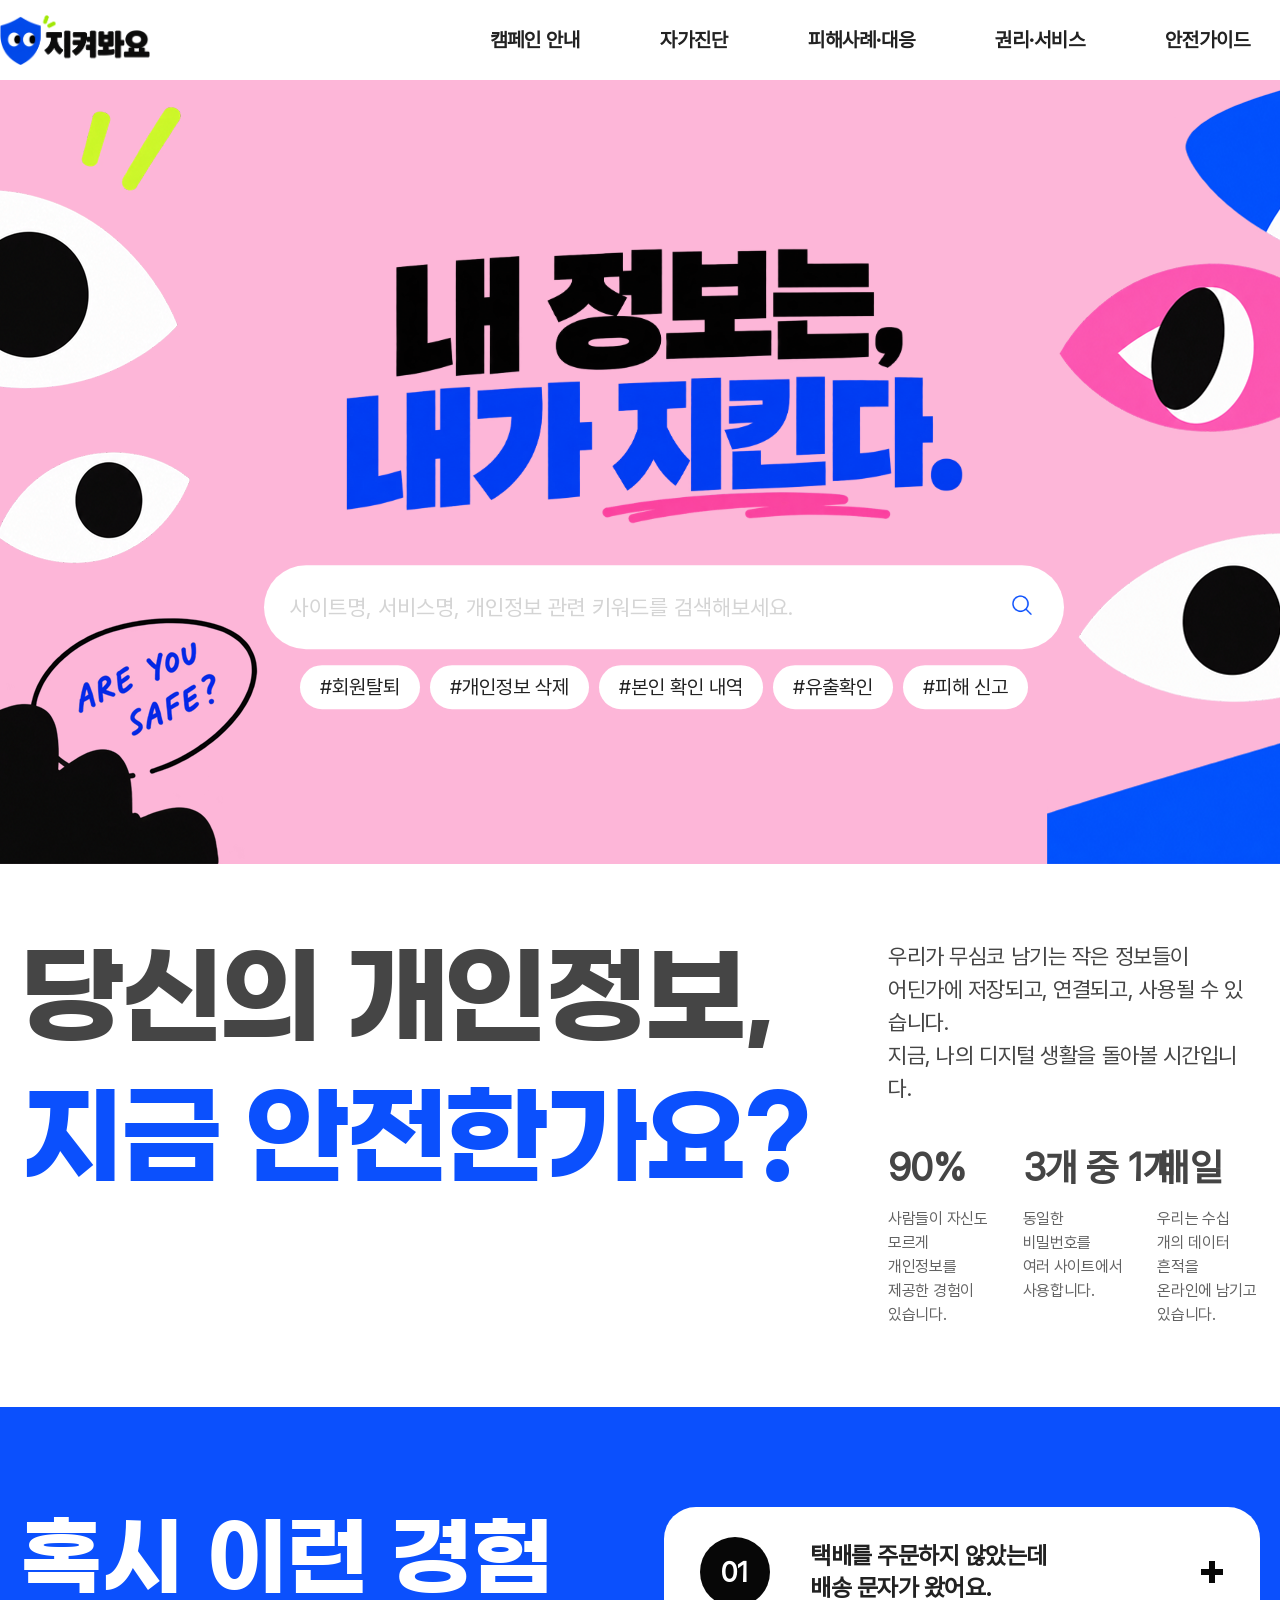
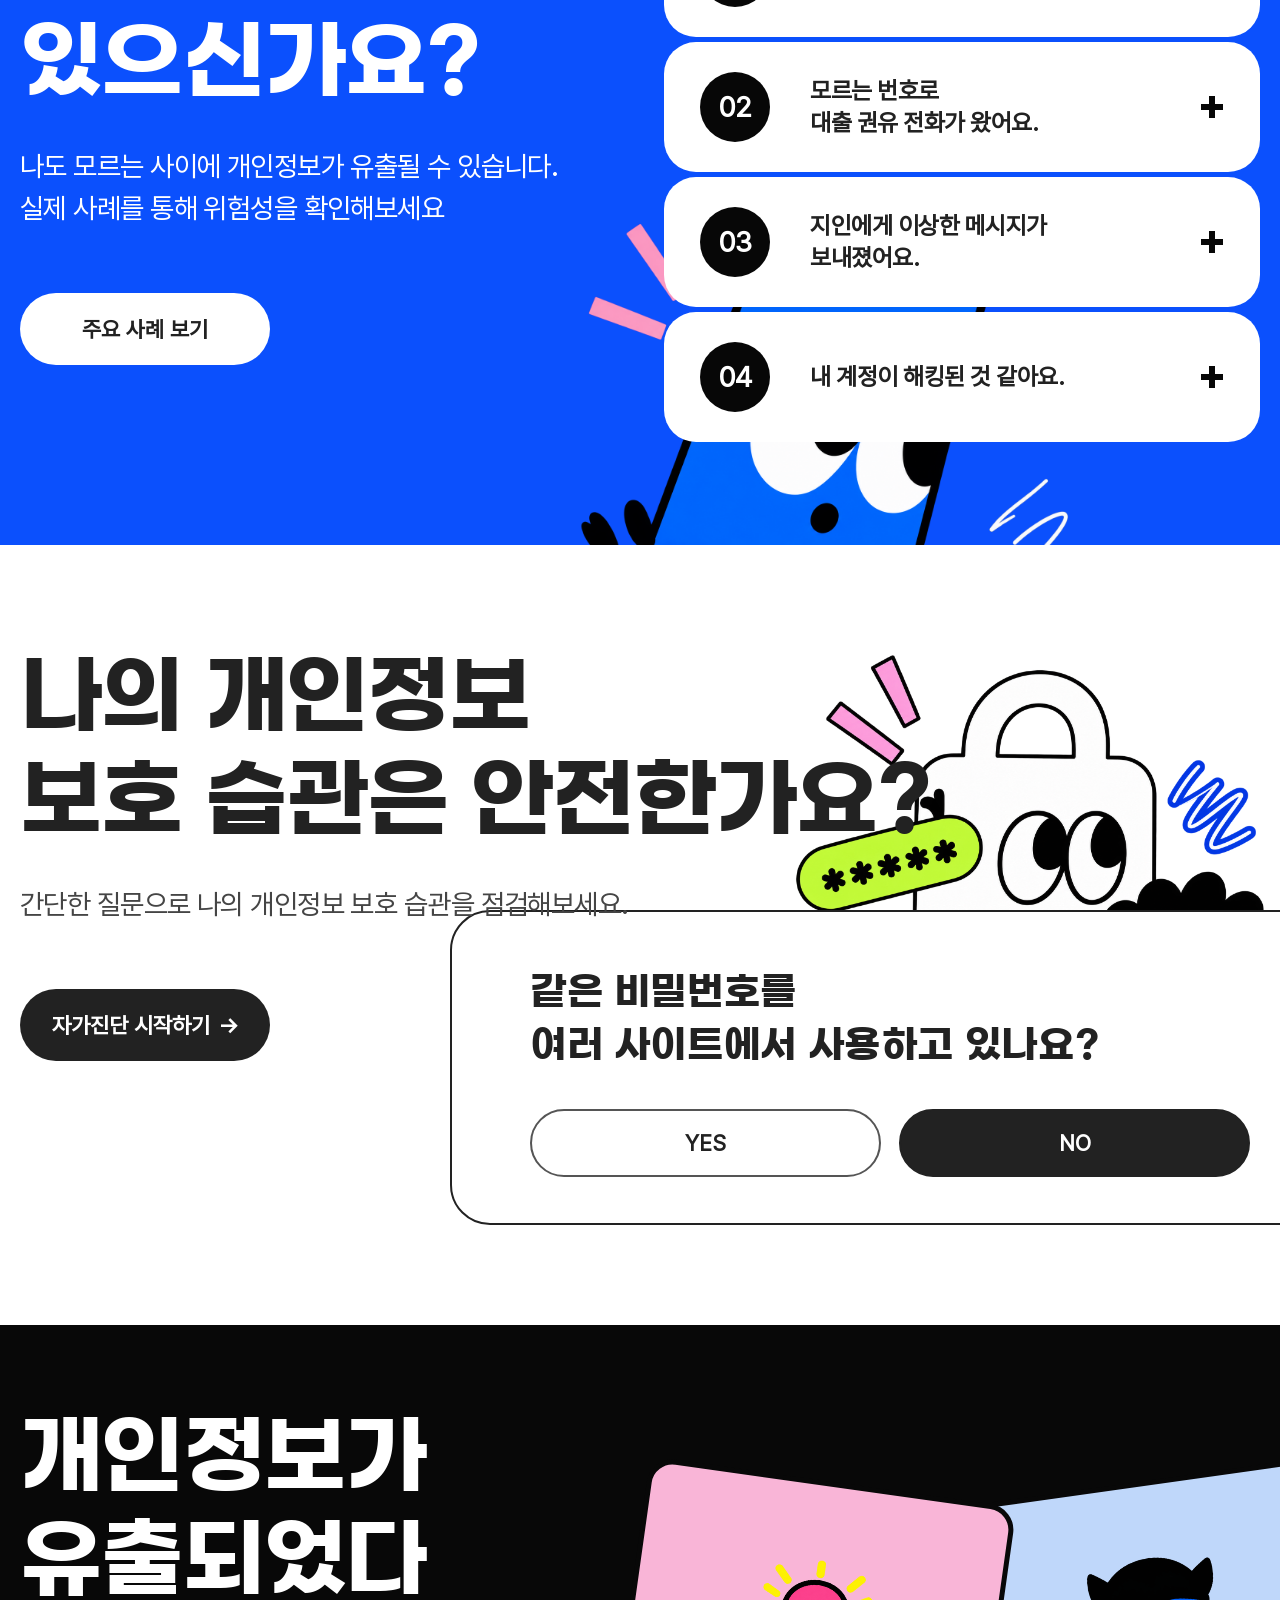
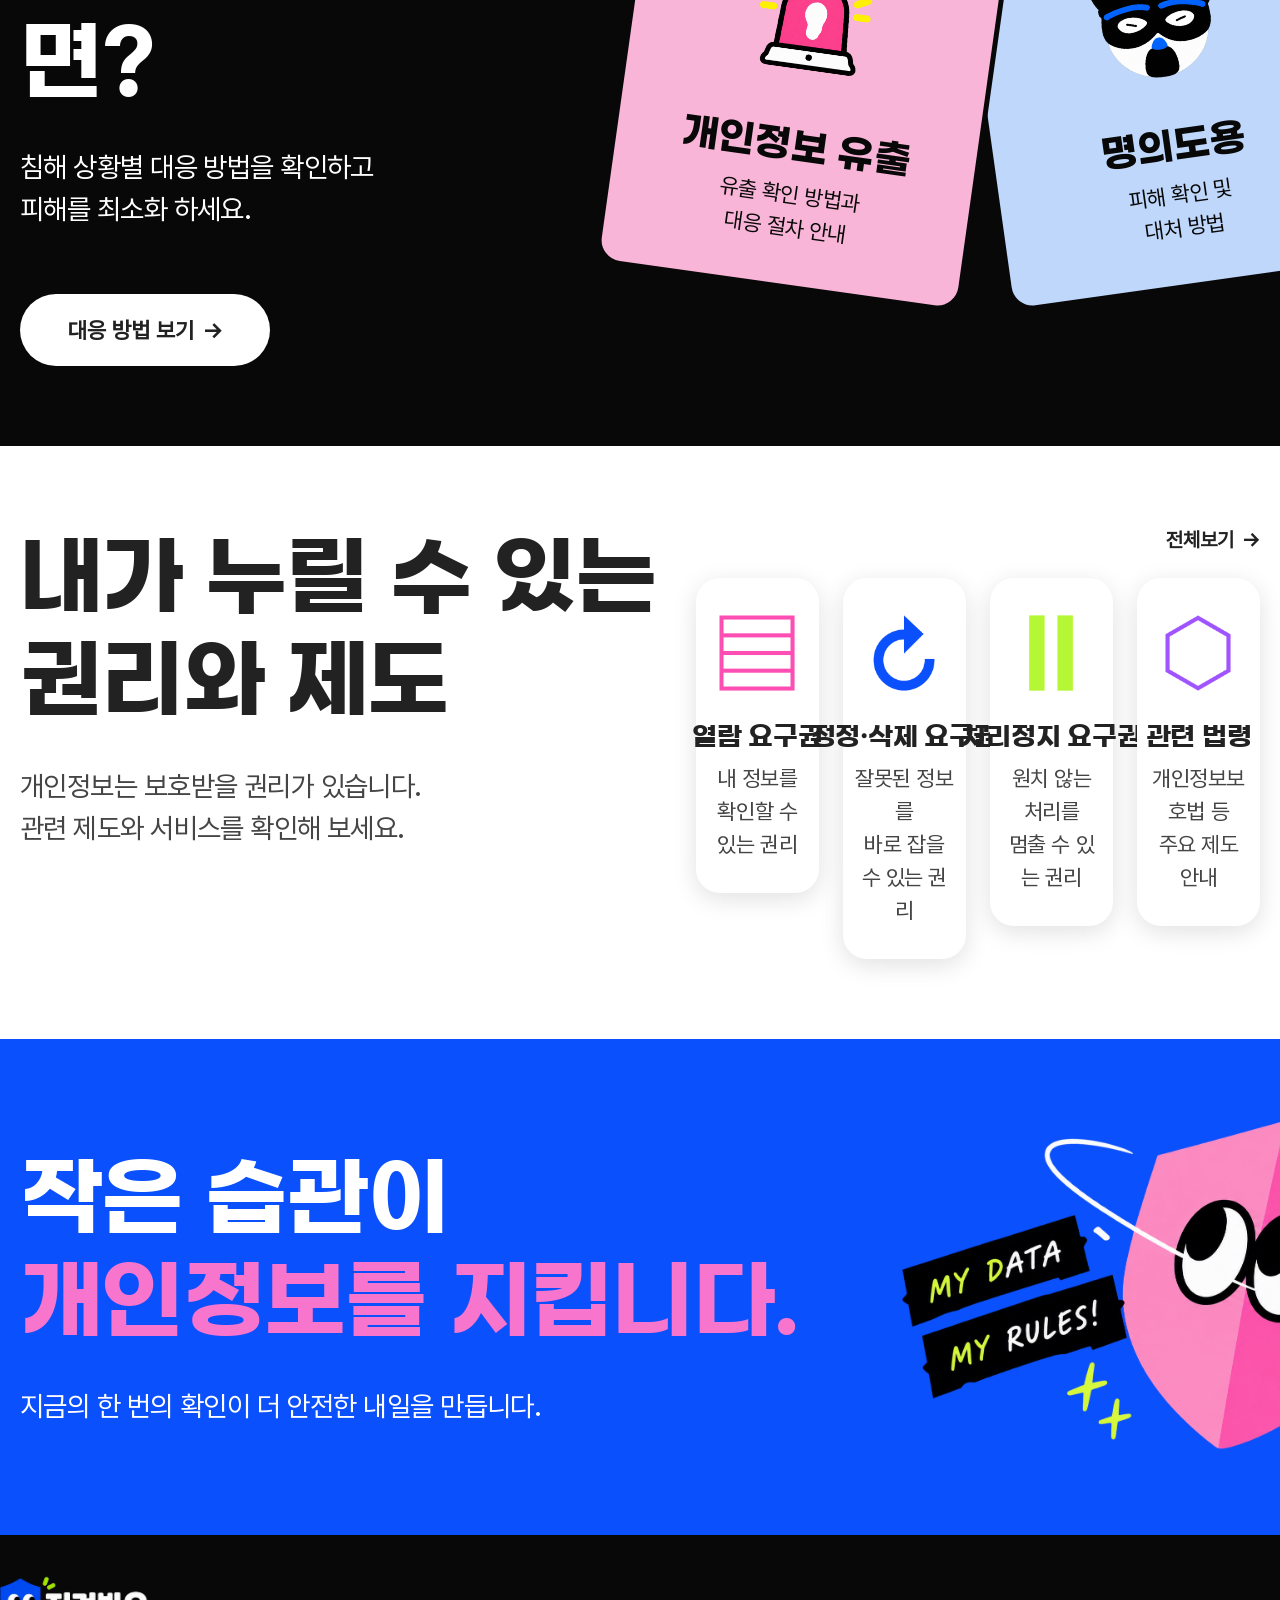
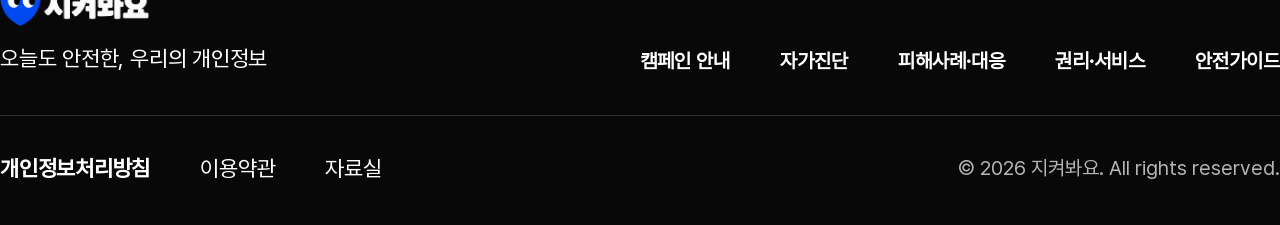
==== commit d2fad380: "Add font files" ====
--- a/index.html
+++ b/index.html
@@ -5,56 +5,62 @@
   <meta charset="utf-8" />
   <meta name="viewport" content="width=device-width,initial-scale=1" />
   <title>Home</title>
-  <link rel="stylesheet" href="../css/home.css">
-  <script src="../js/home.js" defer></script>
+  <link rel="stylesheet" href="./css/home.css">
+  <script src="./js/home.js" defer></script>
 </head>
 
 <body>
   <div id="wrap">
     <header>
       <div class="inner">
-        <a href="/index.html">
+        <a href="./index.html">
           <div class="logo">
-            <img src="../images/logo/logo-black.png" alt="">
+            <img src="./images/logo/logo-black.png" alt="">
           </div>
         </a>
         <nav class="gnb" aria-label="주 메뉴">
           <ul class="gnb-list">
             <!-- 하위 메뉴 없음 -->
             <li class="gnb-item">
-              <a href="#">캠페인 안내</a>
+              <a href="./pages/campaign.html">캠페인 안내</a>
             </li>
 
             <li class="gnb-item">
-              <a href="#">자가진단</a>
+              <a href="./pages/diagnostics.html">자가진단</a>
             </li>
 
             <!-- 피해사례·대응 -->
             <li class="gnb-item">
-              <a href="#">피해사례·대응</a>
+              <a href="./pages/damage case.html">피해사례·대응</a>
 
               <div class="gnb-submenu">
                 <p class="submenu-title">피해사례·대응</p>
 
                 <ul class="submenu-list">
-                  <li><a href="#">개인정보 유출</a></li>
-                  <li><a href="#">피싱·스미싱</a></li>
-                  <li><a href="#">생성형 AI·딥페이크</a></li>
+                  <li>
+                    <a href="./pages/damage case.html#privacy">개인정보 유출</a>
+                  </li>
+                  <li>
+                    <a href="./pages/damage case.html#phishing">피싱·스미싱</a>
+                  </li>
+                  <li>
+                    <a href="./pages/damage case.html#deepfake">생성형 AI·딥페이크</a>
+                  </li>
                 </ul>
               </div>
             </li>
 
             <!-- 권리·서비스 -->
             <li class="gnb-item">
-              <a href="#">권리·서비스</a>
+              <a href="./pages/service.html">권리·서비스</a>
 
               <div class="gnb-submenu">
                 <div class="submenu-group">
                   <p class="submenu-title">개인정보 권리</p>
 
                   <ul class="submenu-list">
-                    <li><a href="#">열람·정정·삭제 요구</a></li>
-                    <li><a href="#">본인확인 내역 조회</a></li>
+                    <li><a href="./pages/service.html#rights">열람·정정·삭제 요구</a></li>
+                    <li><a href="./pages/service.html#identity">본인확인 내역 조회</a></li>
                   </ul>
                 </div>
 
@@ -62,14 +68,14 @@
                   <p class="submenu-title">개인정보 관리 서비스</p>
 
                   <ul class="submenu-list">
-                    <li><a href="#">웹사이트 회원탈퇴</a></li>
-                    <li><a href="#">지우개 서비스</a></li>
+                    <li><a href="./pages/service.html#withdrawal">웹사이트 회원탈퇴</a></li>
+                    <li><a href="./pages/service.html#eraser">지우개 서비스</a></li>
                   </ul>
                 </div>
 
                 <div class="submenu-group">
                   <ul class="submenu-list">
-                    <li><a href="#">털린 내 정보 찾기</a></li>
+                    <li><a href="./pages/service.html#leak">털린 내 정보 찾기</a></li>
                   </ul>
                 </div>
               </div>
@@ -77,7 +83,7 @@
 
             <!-- 안전가이드 -->
             <li class="gnb-item">
-              <a href="#">안전가이드</a>
+              <a href="./pages/guide.html">안전가이드</a>
 
               <div class="gnb-submenu">
                 <ul class="submenu-list">
@@ -92,13 +98,13 @@
 
     <search class="hero-area">
       <div class="inner">
-        <img src="../images/home_Image/hero-title.png" alt="">
+        <img src="./images/home_Image/hero-title.png" alt="">
       </div>
       <div class="search-area">
         <div class="search-box">
           <input type="search" placeholder="사이트명, 서비스명, 개인정보 관련 키워드를 검색해보세요." aria-label="검색어 입력">
           <button type="button" class="search-btn" aria-label="검색">
-            <img src="../images/home_Image/search-icon.png" alt="">
+            <img src="./images/home_Image/search-icon.png" alt="">
           </button>
         </div>
 
@@ -172,7 +178,7 @@
         </div>
 
         <!-- 배경이 제거된 캐릭터 이미지 -->
-        <img src="../images/home_Image/damage-character.png" alt="" class="damage-character">
+        <img src="./images/home_Image/damage-character.png" alt="" class="damage-character">
 
         <ul class="damage-list">
           <li>
@@ -240,7 +246,7 @@
         </div>
 
         <div class="check-preview">
-          <img src="../images/home_Image/check-character.png" alt="" class="check-character">
+          <img src="./images/home_Image/check-character.png" alt="" class="check-character">
 
           <div class="check-card">
             <h3 class="check-question">
@@ -283,7 +289,7 @@
         <ul class="response-list">
           <li class="response-item">
             <a href="#" class="response-card response-leak">
-              <img src="../images/home_Image/response-leak.png" alt="" class="response-icon">
+              <img src="./images/home_Image/response-leak.png" alt="" class="response-icon">
               <h3 class="response-card-title">개인정보 유출</h3>
               <p class="response-card-description">
                 유출 확인 방법과<br>
@@ -294,7 +300,7 @@
 
           <li class="response-item">
             <a href="#" class="response-card response-identity">
-              <img src="../images/home_Image/response-identity.png" alt="" class="response-icon">
+              <img src="./images/home_Image/response-identity.png" alt="" class="response-icon">
               <h3 class="response-card-title">명의도용</h3>
               <p class="response-card-description">
                 피해 확인 및<br>
@@ -305,7 +311,7 @@
 
           <li class="response-item">
             <a href="#" class="response-card response-phishing">
-              <img src="../images/home_Image/response-phishing.png" alt="" class="response-icon">
+              <img src="./images/home_Image/response-phishing.png" alt="" class="response-icon">
               <h3 class="response-card-title">피싱·스미싱</h3>
               <p class="response-card-description">
                 의심 문자/전화<br>
@@ -339,7 +345,7 @@
           <ul class="rights-list">
             <li>
               <a href="#" class="rights-card">
-                <img src="../images/home_Image/list.png" alt="" class="rights-icon">
+                <img src="./images/home_Image/list.png" alt="" class="rights-icon">
 
                 <h4 class="rights-card-title">열람 요구권</h4>
                 <p class="rights-card-description">
@@ -351,7 +357,7 @@
 
             <li>
               <a href="#" class="rights-card">
-                <img src="../images/home_Image/refresh.png" alt="" class="rights-icon">
+                <img src="./images/home_Image/refresh.png" alt="" class="rights-icon">
 
                 <h4 class="rights-card-title">정정·삭제 요구권</h4>
                 <p class="rights-card-description">
@@ -363,7 +369,7 @@
 
             <li>
               <a href="#" class="rights-card">
-                <img src="../images/home_Image/pause.png" alt="" class="rights-icon">
+                <img src="./images/home_Image/pause.png" alt="" class="rights-icon">
 
 
                 <h4 class="rights-card-title">처리정지 요구권</h4>
@@ -376,7 +382,7 @@
 
             <li>
               <a href="#" class="rights-card">
-                <img src="../images/home_Image/hexagon.png" alt="" class="rights-icon">
+                <img src="./images/home_Image/hexagon.png" alt="" class="rights-icon">
 
                 <h4 class="rights-card-title">관련 법령</h4>
                 <p class="rights-card-description">
@@ -403,7 +409,7 @@
           </p>
         </div>
 
-        <img src="../images/home_Image/protect-character.png" alt="" class="protect-banner-character">
+        <img src="./images/home_Image/protect-character.png" alt="" class="protect-banner-character">
       </div>
     </section>
 
@@ -412,17 +418,17 @@
         <div class="footer-top">
           <div class="footer-brand">
             <!-- 흰색 글자 로고의 실제 파일명으로 변경 -->
-            <img src="../images/logo/logo-white.png" alt="지켜봐요" class="footer-logo">
+            <img src="./images/logo/logo-white.png" alt="지켜봐요" class="footer-logo">
             <p>오늘도 안전한, 우리의 개인정보</p>
           </div>
 
           <nav class="footer-nav" aria-label="푸터 메뉴">
             <ul>
-              <li><a href="#">캠페인 안내</a></li>
-              <li><a href="#">자가진단</a></li>
-              <li><a href="#">피해사례·대응</a></li>
-              <li><a href="#">권리·서비스</a></li>
-              <li><a href="#">안전가이드</a></li>
+              <li><a href="./pages/campaign.html">캠페인 안내</a></li>
+              <li><a href="./pages/diagnostics.html">자가진단</a></li>
+              <li><a href="./pages/damage case.html">피해사례·대응</a></li>
+              <li><a href="./pages/service.html">권리·서비스</a></li>
+              <li><a href="./pages/guide.html">안전가이드</a></li>
             </ul>
           </nav>
         </div>
